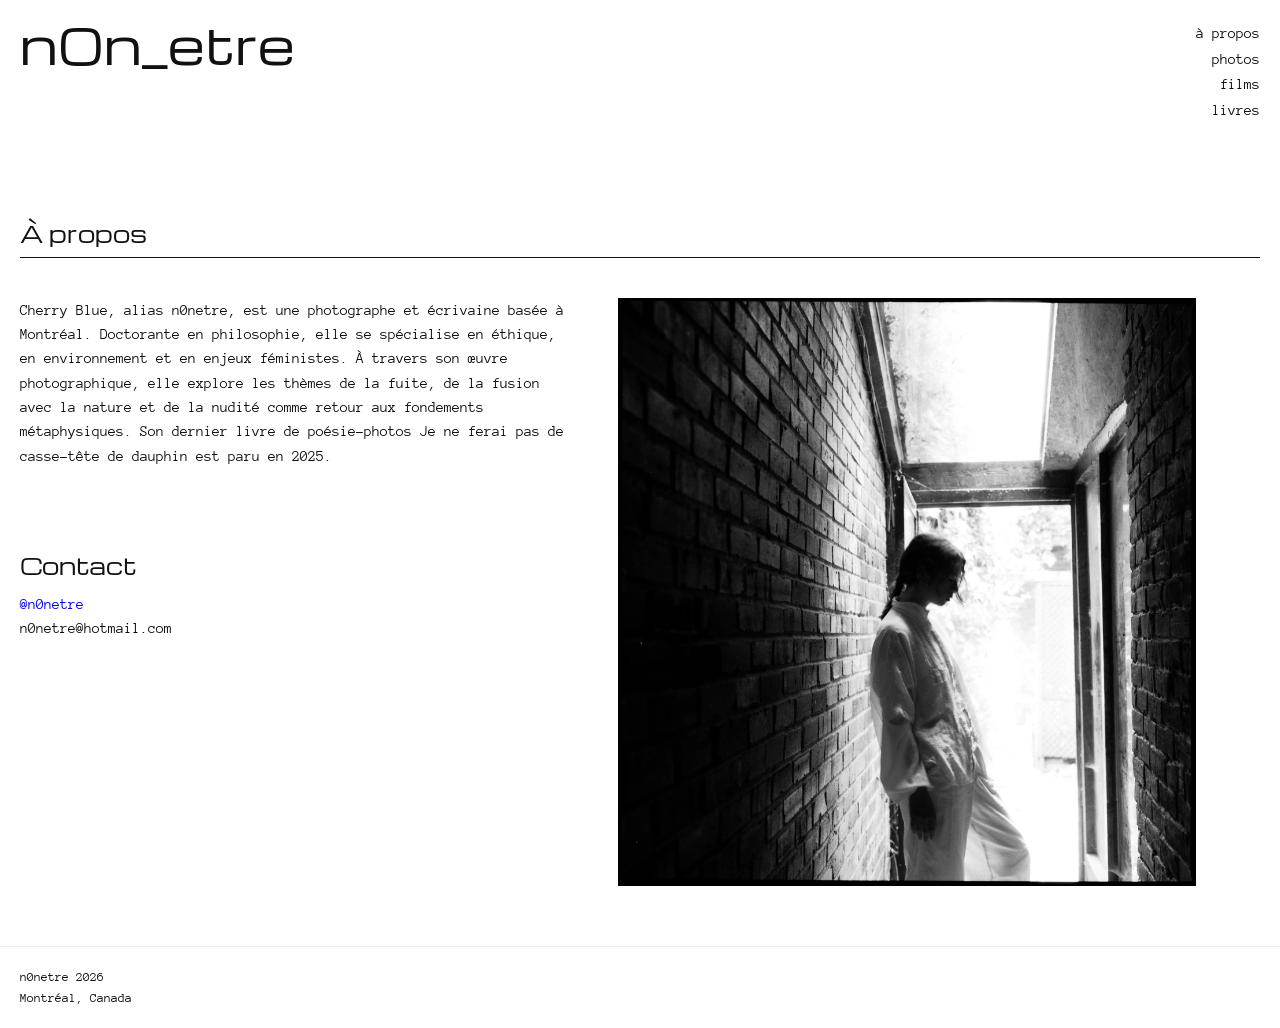
==== apropos.html @ d53a69ad "Clean up line breaks in apropos.html Removed unnecessary line breaks in the contact section." ====
<!DOCTYPE html>
<html lang="fr">
<head>
  <meta charset="UTF-8">
  <meta name="viewport" content="width=device-width, initial-scale=1.0">
  <title>n0n_etre — à propos</title>
  <link rel="icon" type="image/png" href="favicon_n0.png">

  <!-- Google Fonts: Michroma (titles), Archivo (menu semibold + body regular), Archivo Black (headings), Anonymous Pro -->
  <link rel="preconnect" href="https://fonts.googleapis.com">
  <link rel="preconnect" href="https://fonts.gstatic.com" crossorigin>
  <link href="https://fonts.googleapis.com/css2?family=Anonymous+Pro&family=Archivo+Black&family=Archivo:ital,wght@0,400;0,600;1,400&family=Michroma&display=swap" rel="stylesheet">

  <link rel="stylesheet" href="css/style.css">
</head>
<body>

  <div class="page-wrap">

    <header>
      <div class="logo"><a href="index.html">n0n_etre</a></div>
      <nav>
        <ul>
          <li><a href="apropos.html">à propos</a></li>
          <li><a href="photos.html">photos</a></li>
          <li><a href="films.html">films</a></li>
          <li><a href="livres.html">livres</a></li>
        </ul>
      </nav>
    </header>

    <section class="section-header">
      <h1>À propos</h1>
      <div class="section-line"></div>
    </section>

    <section class="about-layout">

      <!-- Left column: bio -->
      <div class="about-text">
        <p>
          Cherry Blue, alias n0netre, est une photographe et écrivaine basée à Montréal. Doctorante en philosophie, 
          elle se spécialise en éthique, en environnement et en enjeux féministes. À travers son œuvre photographique, 
          elle explore les thèmes de la fuite, de la fusion avec la nature et de la nudité comme retour aux fondements 
          métaphysiques. Son dernier livre de poésie-photos Je ne ferai pas de casse-tête de dauphin est paru en 2025.
        </p>
        <br>
        <h2 class="contact-title">Contact</h2>
        <p class="contact-info">
        <a href="https://www.instagram.com/n0netre_/" target="_blank" rel="noopener">@n0netre</a><br>
        n0netre@hotmail.com
</p>
      </div>

      <!-- Right column: image -->
      <div class="about-image">
        <img src="images/nonetre.jpg" alt="Portrait">
      </div>

    </section>

  </div>

  <footer>
    <div class="footer-line"></div>
    <div class="footer-content">
      <p>n0netre 2026</p>
      <p>Montréal, Canada</p>
    </div>
  </footer>

</body>
</html>
---- css/style.css ----
* {
  margin: 0;
  padding: 0;
  box-sizing: border-box;
}

html {
  height: 100%;
}

body {
  font-family: 'Anonymous Pro', monospace; 
  color: #111;
  line-height: 1.6;
  min-height: 100vh;
  display: flex;
  flex-direction: column;
}

/* ---- Global link hover effect ---- */
a {
  text-decoration: none;
}

a:hover {
  text-decoration: underline;
}

/* Wrapper that applies the 20px padding to everything except
   the hero image and the footer border line */
.page-wrap {
  padding: 0 20px;
}

/* ---- Header ---- */
header {
  display: flex;
  justify-content: space-between;
  align-items: flex-start;
  padding-top: 20px;
  padding-bottom: 40px;
}

.logo {
  font-family: 'Michroma', sans-serif;
  font-size: 3rem;
  line-height: 1;
}

.logo a {
  color: inherit;
  text-decoration: none;
}

.logo a:hover {
  text-decoration: none;
}

nav ul {
  list-style: none;
  text-align: right;
}

nav ul li {
  margin-bottom: 0;
}

nav a {
  font-family: 'Anonymous Pro', monospace; 
  font-weight: 500;
  text-decoration: none;
  color: #111;
  font-size: 0.95rem;
  line-height: 1.3;
}

nav a:hover {
  text-decoration: underline;
}

nav a.active {
  text-decoration: line-through;
}

nav a.active:hover {
  text-decoration: line-through;
}

/* ---- Hero image (full width, no padding) ---- */
.hero {
  margin-top: 10px;
}

.hero img {
  width: 100%;
  height: 420px;
  object-fit: cover;
  object-position: center 48%; /* shift crop down toward the subject */
  display: block;
}

/* ---- Bio ---- */
.bio {
  width: 45%;
  padding-top: 60px;
  paddin-bottom: 80px;
}

.bio p {
  font-family: 'Anonymous Pro', monospace;
  font-size: 1.05rem;
   line-height: 1.4;
}

/* ---- Projects ---- */
.projects {
  padding-top: 60px;
  padding-bottom: 60px;
}

.projects h2 {
  font-family: 'Michroma', sans-serif;
  font-size: 2.2rem;
  font-weight: 400;
  margin-bottom: 20px;
}

.project-grid {
  display: grid;
  grid-template-columns: repeat(4, 1fr);
  gap: 4px;
}

.project-item {
  position: relative;
  display: block;
  overflow: hidden;
}

.project-item img {
  width: 100%;
  height: 500px;
  object-fit: cover;
  display: block;
  transition: filter 0.3s ease;
}

.project-item:hover img {
  filter: invert(1);
}

.project-title {
  position: absolute;
  top: 50%;
  left: 5%;
  width: 90%;
  transform: translateY(-50%);
  font-family: 'Anonymous Pro', monospace;
  font-size: 2rem;
  color: #fff;
  text-align: center;
  pointer-events: none;
}

/* ---- Section header (e.g. "Photos" title + line + link) ---- */
.section-header {
  padding-top: 60px;
}

.section-header h1 {
  font-family: 'Michroma', sans-serif;
  font-weight: 400;
  font-size: 1.4rem;   /* smaller than the logo */
  margin: 0 0 12px 0;  /* smaller gap to the line underneath */
  line-height: 1;
}

.section-line {
  border-top: 1px solid #111;
  width: 100%;
}

.section-link {
  display: flex;
  justify-content: flex-end;
  padding: 8px 0;
}

.section-link a,
.section-link a:visited {
  font-family: 'Anonymous Pro', monospace;
  font-weight: 600;
  font-size: 1rem;
  color: #111;
  text-decoration: none;
}

.section-link a:hover {
  text-decoration: underline;
}

/* ---- Gallery ----
   Each image keeps its own natural width/height ratio.
   Row height is fixed; width is automatic based on that ratio,
   so images line up in a row without being cropped or stretched. */
.gallery {
  display: flex;
  flex-direction: column;
  gap: 4px;
  padding-top: 20px;
  padding-bottom: 60px;
}

.gallery-row {
  display: flex;
  gap: 4px;
  width: 100%;
}

.gallery-row img {
  flex: 1 1 auto;
  height: 100%;
  width: auto;
  object-fit: cover;
  display: block;
}

.landscape-row {
  height: 500px;
}

.portrait-row {
  height: 600px;
}

/* ---- Commissions layout ---- */
.commissions-layout {
  display: flex;
  gap: 40px;
  align-items: flex-start;
  padding-top: 40px;
  padding-bottom: 60px;
}

/* ---- Left column: name list ---- */
.commissions-list {
  flex: 0 0 38%;
  display: flex;
  flex-direction: column;
  gap: 36px;
}

.commission-item {
  background: none;
  border: none;
  padding: 0;
  margin: 0;
  text-align: left;
  cursor: pointer;
  font: inherit;
  color: inherit;
}

.commission-item h3 {
  font-family: 'Archivo Black', sans-serif;
  font-size: 1.1rem;
  font-weight: 400;
  margin-bottom: 6px;
}

.commission-item p {
  font-family: 'Archivo', sans-serif;
  font-weight: 400;
  font-size: 0.95rem;
  line-height: 1.5;
}

.commission-item p em {
  font-style: italic;
}

.commission-item.is-active h3 {
  text-decoration: underline;
}

/* ---- Right column: carousel ---- */
.commissions-carousel {
  flex: 0 0 60%;
  position: sticky;
  top: 20px;
  opacity: 0;
  visibility: hidden;
  transition: opacity 0.25s ease;
}

.commissions-carousel.is-visible {
  opacity: 1;
  visibility: visible;
}

.carousel-viewport {
  position: relative;
  width: 100%;
  height: calc(100vh - 160px); /* fits on screen without scrolling */
  display: flex;
  align-items: center;
  justify-content: center;
  overflow: hidden;
}

.carousel-viewport img {
  max-width: 100%;
  max-height: 100%;
  width: auto;
  height: auto;
  display: block;
  object-fit: contain;
}

.carousel-arrow {
  position: absolute;
  top: 50%;
  transform: translateY(-50%);
  background: none;
  border: none;
  font-size: 2.5rem;
  line-height: 1;
  color: #111;
  cursor: pointer;
  padding: 8px 12px;
  z-index: 2;
}

.carousel-arrow.prev {
  left: 0;
}

.carousel-arrow.next {
  right: 0;
}

.carousel-arrow:hover {
  opacity: 0.6;
}

@media (max-width: 900px) {
  .commissions-layout {
    flex-direction: column;
  }

  .commissions-list,
  .commissions-carousel {
    flex: 1 1 100%;
  }

  .commissions-carousel {
    position: static;
  }

  .carousel-viewport {
    height: 60vh;
  }
}

/* ---- Films page ---- */
.film-info {
  padding-top: 40px;
  width: 45%;
  margin: 0 auto;
  text-align: center;
}

.film-info h2 {
  font-family: 'Archivo Black', Arial, sans-serif;
  font-weight: 400;
  font-size: 1.1rem;
  margin: 0 0 4px 0;
}

.film-info .film-type {
  font-family: 'Archivo', Arial, sans-serif;
  font-weight: 400;
  font-style: italic;
  font-size: 0.95rem;
  margin: 0 0 20px 0;
}

.film-info .film-description {
  font-family: 'Archivo', Arial, sans-serif;
  font-weight: 400;
  font-style: normal;
  font-size: 0.95rem;
  line-height: 1.6;
  margin: 0;
}

/* Full-width video, no side padding, sitting right under the text block */
.film-video {
  width: 100%;
  padding-top: 40px;
  padding-bottom: 60px;
}

.film-video .film-video-frame {
  position: relative;
  width: 100%;
  height: 0;
  padding-top: 56.25%; /* 16:9 aspect ratio */
  overflow: hidden;
}

.film-video .film-video-frame iframe {
  position: absolute;
  top: 0;
  left: 0;
  width: 100% !important;
  height: 100% !important;
  display: block;
  border: none;
}

/* ---- Livres page ---- */
.book-row {
  display: flex;
  gap: 40px;
  align-items: flex-start;
  padding-top: 50px;
  padding-bottom: 50px;
}

.book-info {
  flex: 0 0 32%;
}

.book-title {
  font-family: 'Archivo Black', Arial, sans-serif;
  font-style: italic;
  font-size: 1rem;
  line-height: 1.4;
  margin: 0 0 14px 0;
}

.book-type {
  font-family: 'Archivo', Arial, sans-serif;
  font-weight: 400;
  font-style: normal;
  font-size: 0.9rem;
  margin: 0 0 20px 0;
}

.book-meta {
  font-family: 'Archivo', Arial, sans-serif;
  font-weight: 400;
  font-size: 0.9rem;
  line-height: 1.5;
  margin: 0 0 20px 0;
}

.book-availability {
  font-family: 'Archivo', Arial, sans-serif;
  font-weight: 400;
  font-size: 0.85rem;
  line-height: 1.5;
  color: #777;
  margin: 0;
}

.book-availability a {
  color: #4a4a9c;
  text-decoration: underline;
  word-break: break-word;
}

.book-gallery {
  flex: 1;
  display: grid;
  grid-template-columns: repeat(3, 1fr);
  grid-template-rows: repeat(2, 1fr);
  gap: 4px;
}

.book-gallery img {
  width: 100%;
  height: 220px;
  object-fit: cover;
  display: block;
}

@media (max-width: 900px) {
  .book-row {
    flex-direction: column;
  }

  .book-info,
  .book-gallery {
    flex: 1 1 100%;
  }

  .book-gallery img {
    height: 160px;
  }
}

/* ---- À propos page ---- */
.about-layout {
  display: flex;
  gap: 40px;
  align-items: flex-start;
  padding-top: 40px;
  padding-bottom: 60px;
}

.about-text {
  flex: 0 0 45%;
}

.about-text p {
  font-size: 0.95rem;
  line-height: 1.6;
  margin-bottom: 20px;
}

.contact-title {
  font-family: 'Michroma', sans-serif;
  font-weight: 400;
  font-size: 1.4rem;
  line-height: 1;
  margin: 40px 0 16px 0;
}

.about-image {
  flex: 1;
}

.about-image img {
  width: 90%;
  height: auto;
  display: block;
}

@media (max-width: 900px) {
  .about-layout {
    flex-direction: column;
  }

  .about-text,
  .about-image {
    flex: 1 1 100%;
  }
}

/* ---- Footer ---- */
footer {
  margin-top: auto;
}

.footer-line {
  border-top: 1px solid #eee;
  width: 100%;
}

.footer-content {
  padding: 20px;
  font-family: 'Anonymous Pro', monospace; 
  font-size: 0.8rem;
}

/* ---- Lightbox ---- */
.lightbox {
  position: fixed;
  inset: 0;
  background: rgba(0, 0, 0, 0.9);
  display: flex;
  align-items: center;
  justify-content: center;
  opacity: 0;
  visibility: hidden;
  transition: opacity 0.25s ease;
  z-index: 1000;
}

.lightbox.is-open {
  opacity: 1;
  visibility: visible;
}

.lightbox-image {
  max-width: 92%;
  max-height: 88vh;
  width: auto;
  height: auto;
  object-fit: contain;
  display: block;
}

.lightbox-close {
  position: absolute;
  top: 24px;
  right: 32px;
  background: none;
  border: none;
  color: #fff;
  font-size: 2.5rem;
  line-height: 1;
  cursor: pointer;
}

.lightbox-arrow {
  position: absolute;
  top: 50%;
  transform: translateY(-50%);
  background: none;
  border: none;
  color: #fff;
  font-size: 3rem;
  line-height: 1;
  cursor: pointer;
  padding: 12px 20px;
}

.lightbox-prev {
  left: 10px;
}

.lightbox-next {
  right: 10px;
}

.lightbox-close:hover,
.lightbox-arrow:hover {
  opacity: 0.6;
}

/* ---- Responsive ---- */
@media (max-width: 700px) {
  header {
    flex-direction: column;
    align-items: flex-start;
    gap: 16px;
  }

  nav ul {
    text-align: left;
  }

  .project-grid {
    grid-template-columns: 1fr;
  }

  .landscape-row {
  height: 200px;
}

.portrait-row {
  height: 320px;
}

  .film-info {
    width: 100%;
  }

  .bio {
    width: 100%;
  }
}
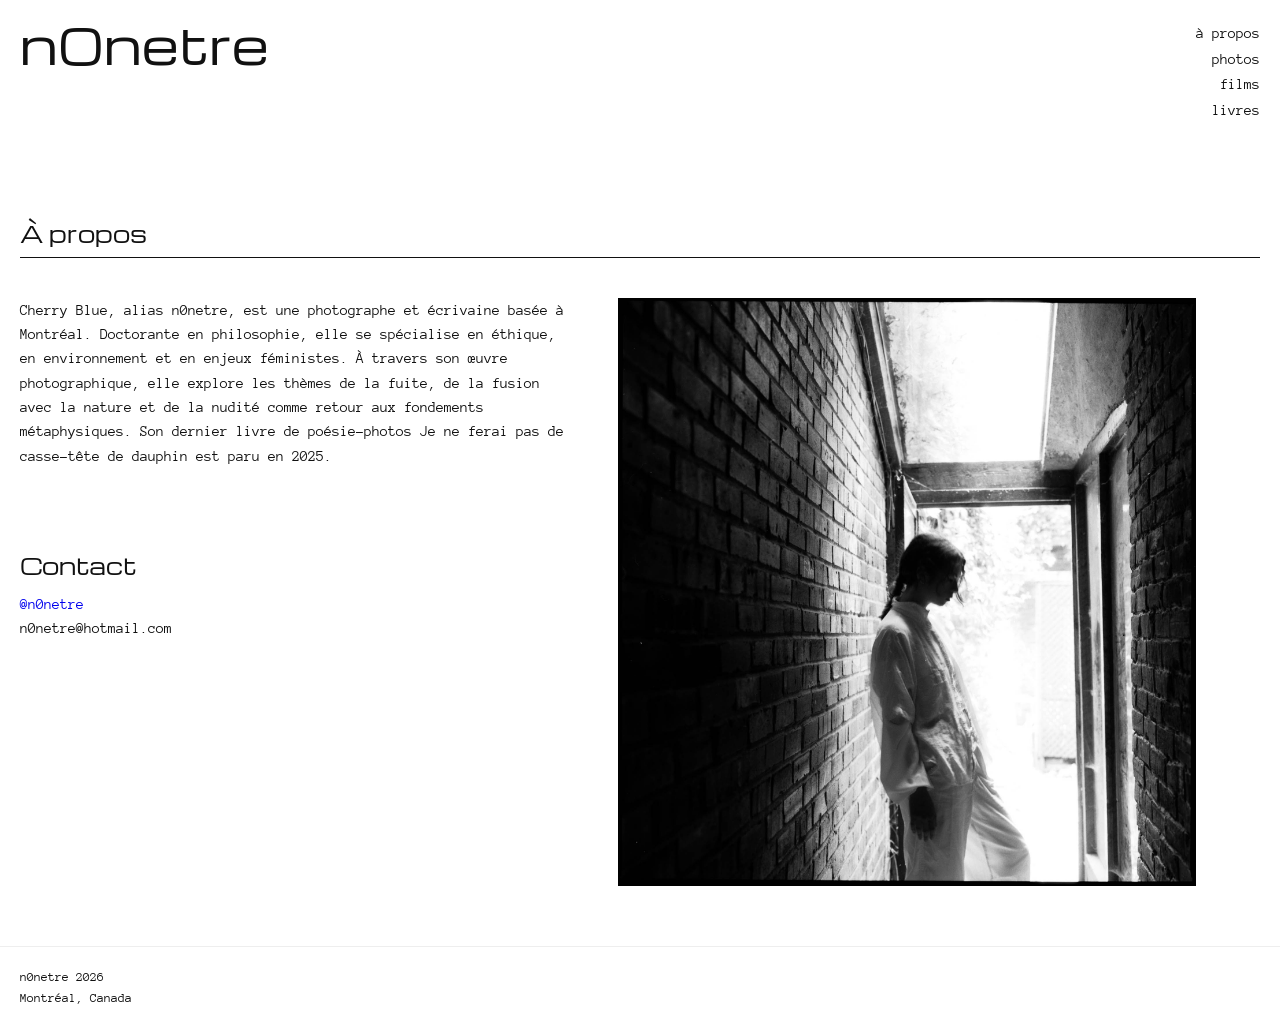
==== commit 892367ba: "Fix title and logo name in apropos.html" ====
--- a/apropos.html
+++ b/apropos.html
@@ -3,7 +3,7 @@
 <head>
   <meta charset="UTF-8">
   <meta name="viewport" content="width=device-width, initial-scale=1.0">
-  <title>n0n_etre — à propos</title>
+  <title>n0netre — à propos</title>
   <link rel="icon" type="image/png" href="favicon_n0.png">
 
   <!-- Google Fonts: Michroma (titles), Archivo (menu semibold + body regular), Archivo Black (headings), Anonymous Pro -->
@@ -18,7 +18,7 @@
   <div class="page-wrap">
 
     <header>
-      <div class="logo"><a href="index.html">n0n_etre</a></div>
+      <div class="logo"><a href="index.html">n0netre</a></div>
       <nav>
         <ul>
           <li><a href="apropos.html">à propos</a></li>
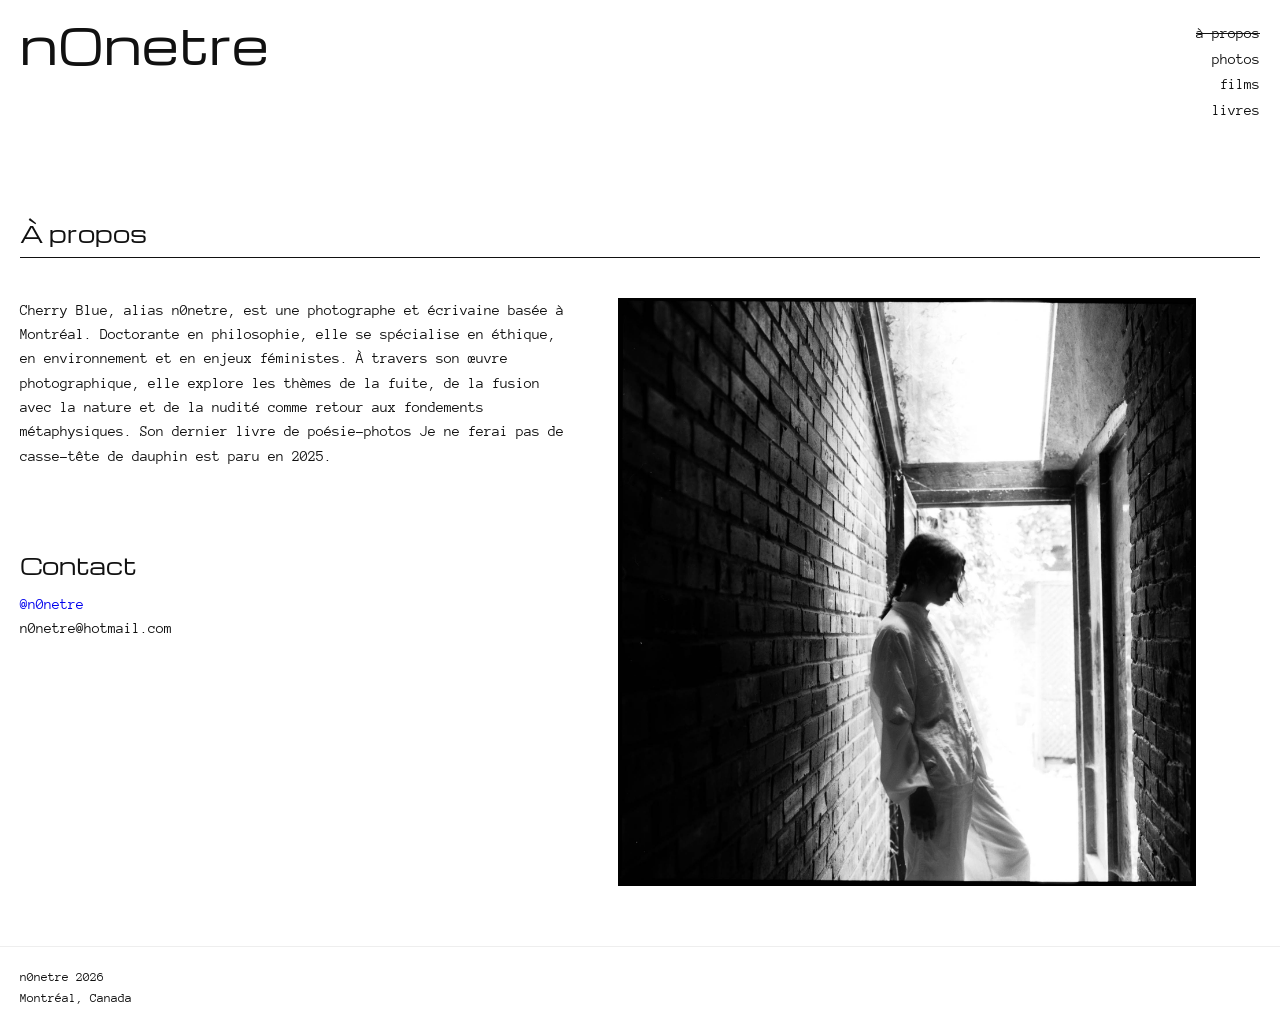
==== commit e168c201: "Update favicon and set active class for menu item" ====
--- a/apropos.html
+++ b/apropos.html
@@ -4,7 +4,7 @@
   <meta charset="UTF-8">
   <meta name="viewport" content="width=device-width, initial-scale=1.0">
   <title>n0netre — à propos</title>
-  <link rel="icon" type="image/png" href="favicon_n0.png">
+  <link rel="icon" type="image/png" href="favicon.png">
 
   <!-- Google Fonts: Michroma (titles), Archivo (menu semibold + body regular), Archivo Black (headings), Anonymous Pro -->
   <link rel="preconnect" href="https://fonts.googleapis.com">
@@ -21,7 +21,7 @@
       <div class="logo"><a href="index.html">n0netre</a></div>
       <nav>
         <ul>
-          <li><a href="apropos.html">à propos</a></li>
+          <li><a href="apropos.html" class="active">à propos</a></li>
           <li><a href="photos.html">photos</a></li>
           <li><a href="films.html">films</a></li>
           <li><a href="livres.html">livres</a></li>
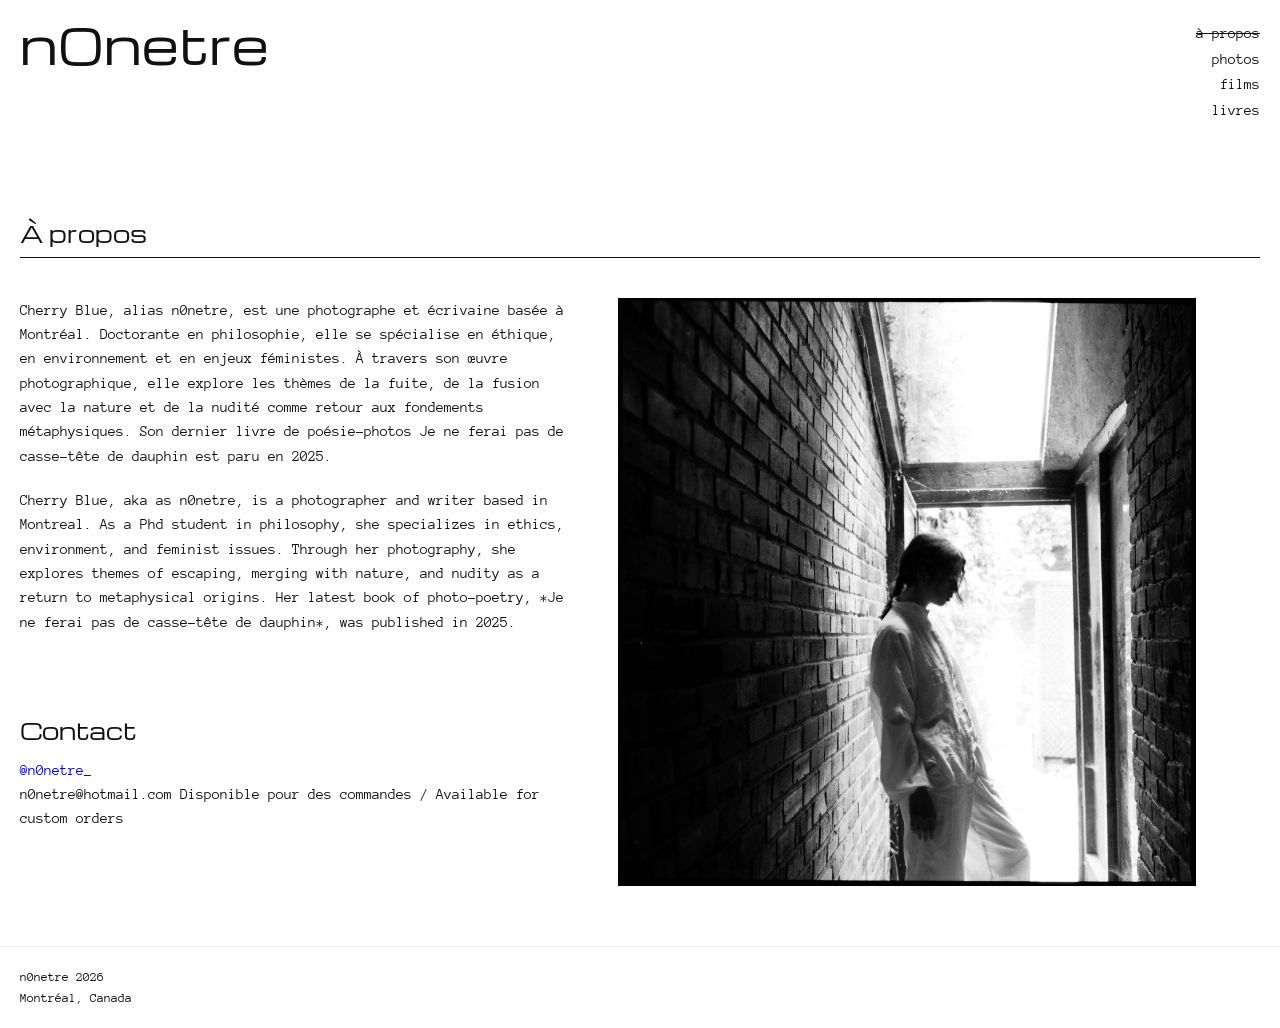
==== commit 6c17176e: "Update biography and contact information for n0netre" ====
--- a/apropos.html
+++ b/apropos.html
@@ -44,11 +44,19 @@
           elle explore les thèmes de la fuite, de la fusion avec la nature et de la nudité comme retour aux fondements 
           métaphysiques. Son dernier livre de poésie-photos Je ne ferai pas de casse-tête de dauphin est paru en 2025.
         </p>
+        <p>
+          Cherry Blue, aka as n0netre, is a photographer and writer based in Montreal. 
+          As a Phd student in philosophy, she specializes in ethics, environment, and feminist issues. 
+          Through her photography, she explores themes of escaping, merging with nature, and nudity 
+          as a return to metaphysical origins. Her latest book of photo-poetry, *Je ne ferai pas de 
+          casse-tête de dauphin*, was published in 2025.
+        </p>
         <br>
         <h2 class="contact-title">Contact</h2>
         <p class="contact-info">
-        <a href="https://www.instagram.com/n0netre_/" target="_blank" rel="noopener">@n0netre</a><br>
+        <a href="https://www.instagram.com/n0netre_/" target="_blank" rel="noopener">@n0netre_</a><br>
         n0netre@hotmail.com
+        Disponible pour des commandes / Available for custom orders
 </p>
       </div>
 
--- a/css/style.css
+++ b/css/style.css
@@ -189,7 +189,7 @@
 .section-link a,
 .section-link a:visited {
   font-family: 'Anonymous Pro', monospace;
-  font-weight: 600;
+  font-weight: 400;
   font-size: 1rem;
   color: #111;
   text-decoration: none;
@@ -197,6 +197,21 @@
 
 .section-link a:hover {
   text-decoration: underline;
+}
+
+.section-title-row {
+  display: flex;
+  justify-content: space-between;
+  align-items: baseline;
+  margin-bottom: 5px;
+}
+
+.section-header .section-title-row h1 {
+  margin-bottom: 0;
+}
+
+.section-title-row .section-link {
+  padding: 0;
 }
 
 /* ---- Gallery ----
@@ -279,8 +294,9 @@
   font-style: italic;
 }
 
+.commission-item:hover h3,
 .commission-item.is-active h3 {
-  text-decoration: underline;
+  color: #d10000;
 }
 
 /* ---- Right column: carousel ---- */
@@ -371,14 +387,14 @@
 }
 
 .film-info h2 {
-  font-family: 'Archivo Black', Arial, sans-serif;
-  font-weight: 400;
+  font-family: 'Anonymous Pro', monospace;;
+  font-weight: 700;
   font-size: 1.1rem;
   margin: 0 0 4px 0;
 }
 
 .film-info .film-type {
-  font-family: 'Archivo', Arial, sans-serif;
+  font-family: 'Anonymous Pro', monospace;;
   font-weight: 400;
   font-style: italic;
   font-size: 0.95rem;
@@ -386,7 +402,7 @@
 }
 
 .film-info .film-description {
-  font-family: 'Archivo', Arial, sans-serif;
+  font-family: 'Anonymous Pro', monospace;;
   font-weight: 400;
   font-style: normal;
   font-size: 0.95rem;
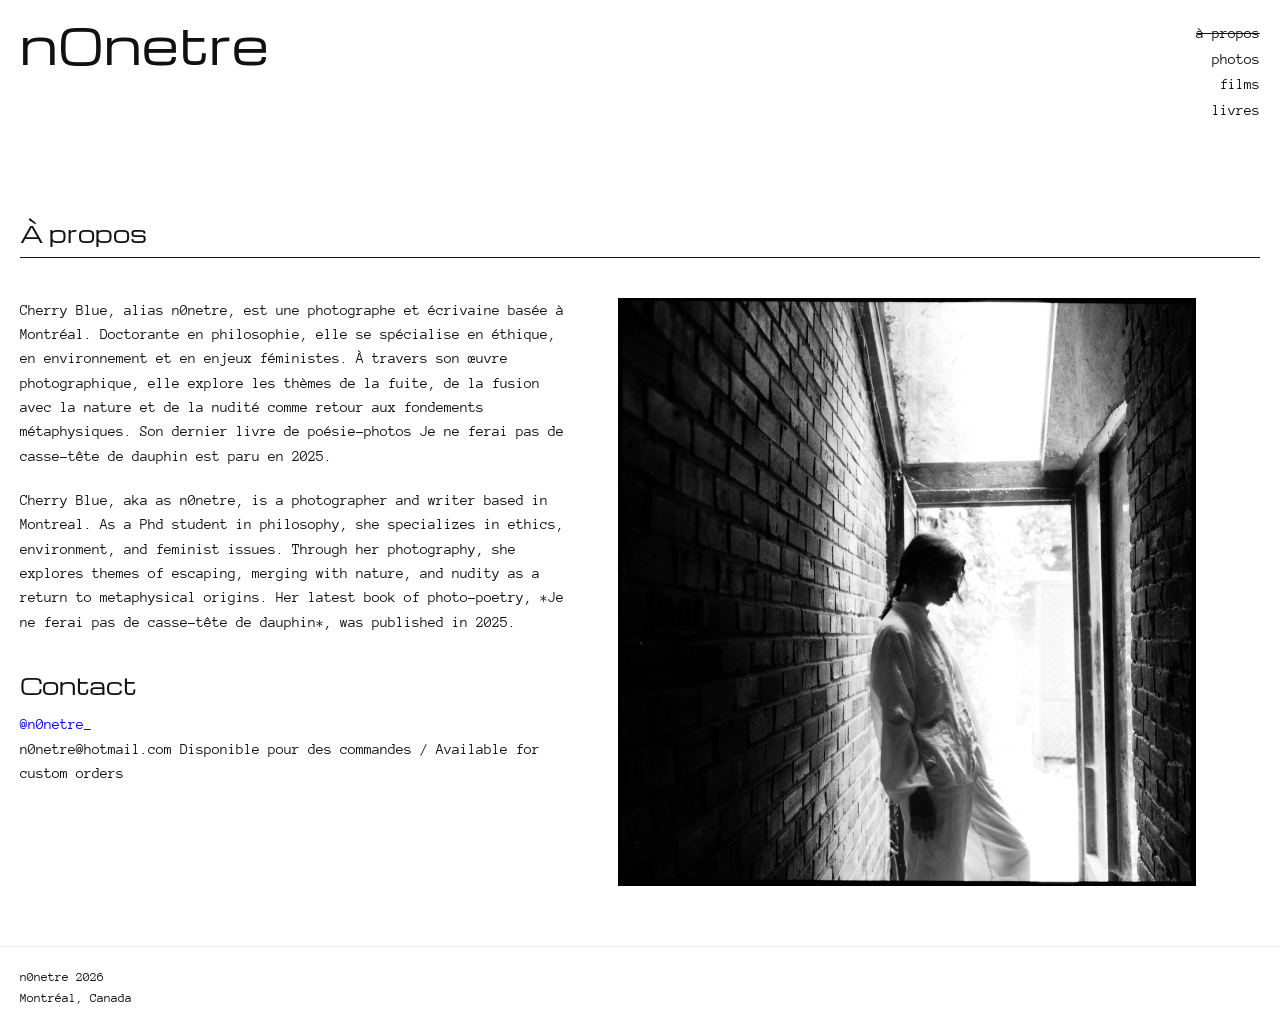
==== commit d8bdba68: "Remove unnecessary line break in apropos.html" ====
--- a/apropos.html
+++ b/apropos.html
@@ -51,7 +51,7 @@
           as a return to metaphysical origins. Her latest book of photo-poetry, *Je ne ferai pas de 
           casse-tête de dauphin*, was published in 2025.
         </p>
-        <br>
+        
         <h2 class="contact-title">Contact</h2>
         <p class="contact-info">
         <a href="https://www.instagram.com/n0netre_/" target="_blank" rel="noopener">@n0netre_</a><br>
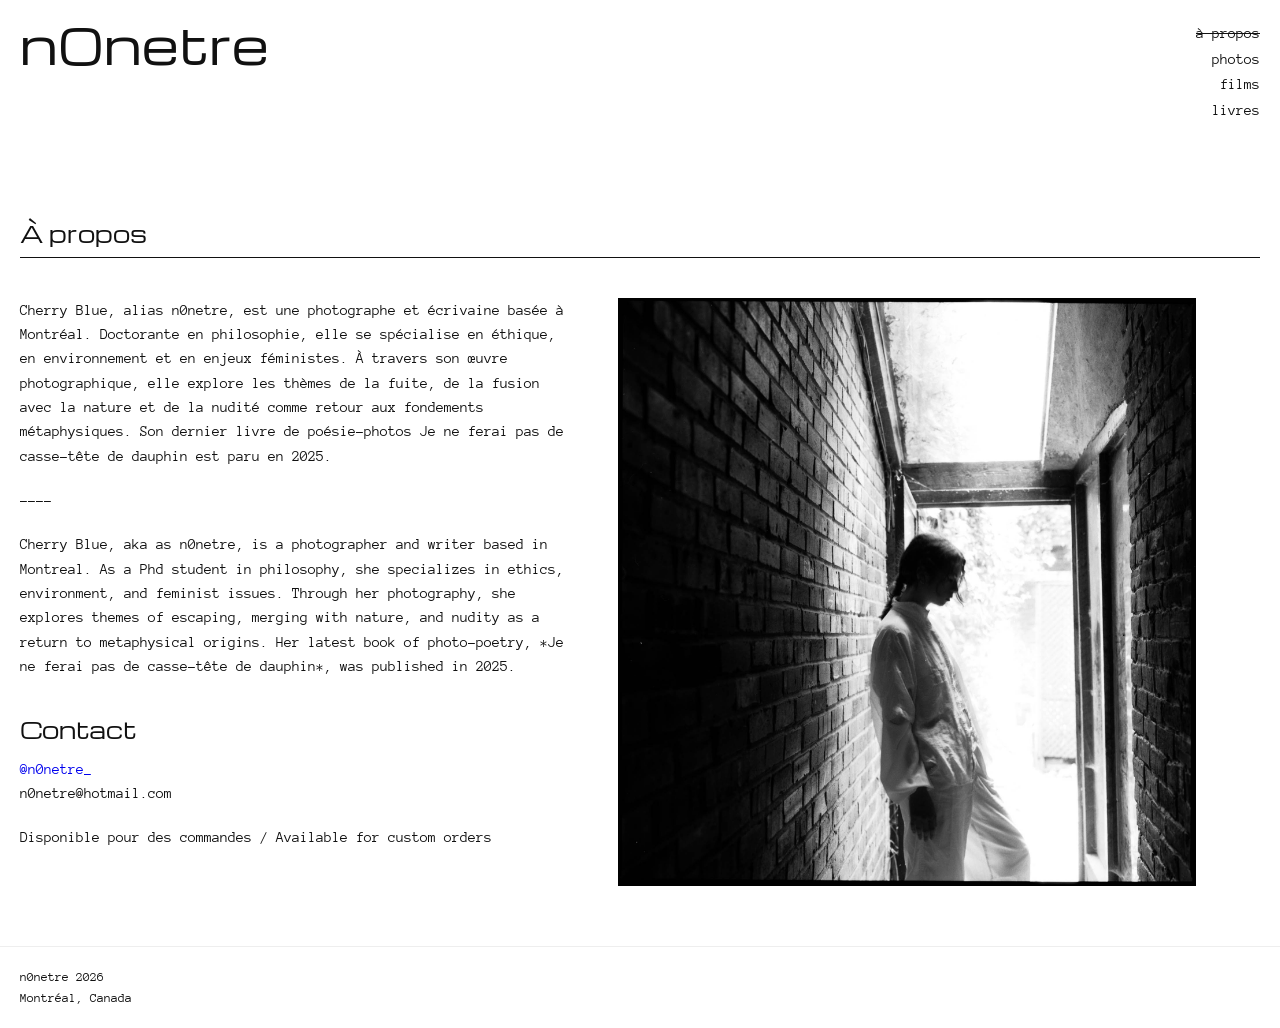
==== commit bd478ef8: "Fix HTML structure and add missing paragraph tags" ====
--- a/apropos.html
+++ b/apropos.html
@@ -44,6 +44,7 @@
           elle explore les thèmes de la fuite, de la fusion avec la nature et de la nudité comme retour aux fondements 
           métaphysiques. Son dernier livre de poésie-photos Je ne ferai pas de casse-tête de dauphin est paru en 2025.
         </p>
+        <p>----</p>
         <p>
           Cherry Blue, aka as n0netre, is a photographer and writer based in Montreal. 
           As a Phd student in philosophy, she specializes in ethics, environment, and feminist issues. 
@@ -56,7 +57,7 @@
         <p class="contact-info">
         <a href="https://www.instagram.com/n0netre_/" target="_blank" rel="noopener">@n0netre_</a><br>
         n0netre@hotmail.com
-        Disponible pour des commandes / Available for custom orders
+        <p>Disponible pour des commandes / Available for custom orders</p>
 </p>
       </div>
 
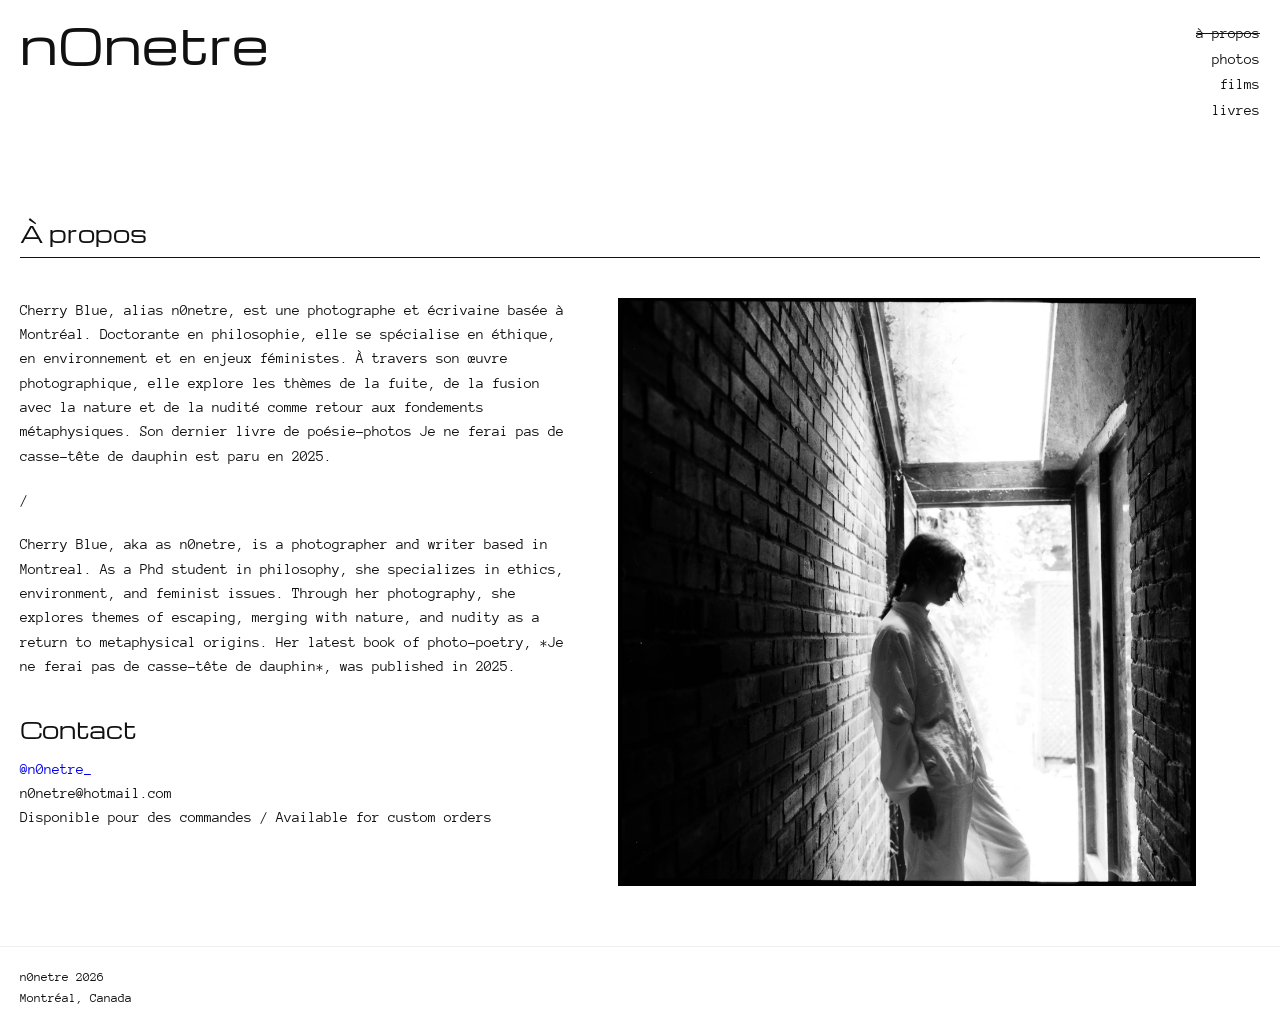
==== commit 174a76c3: "Fix HTML formatting and update contact information" ====
--- a/apropos.html
+++ b/apropos.html
@@ -44,7 +44,7 @@
           elle explore les thèmes de la fuite, de la fusion avec la nature et de la nudité comme retour aux fondements 
           métaphysiques. Son dernier livre de poésie-photos Je ne ferai pas de casse-tête de dauphin est paru en 2025.
         </p>
-        <p>----</p>
+        <p>/</p>
         <p>
           Cherry Blue, aka as n0netre, is a photographer and writer based in Montreal. 
           As a Phd student in philosophy, she specializes in ethics, environment, and feminist issues. 
@@ -57,7 +57,8 @@
         <p class="contact-info">
         <a href="https://www.instagram.com/n0netre_/" target="_blank" rel="noopener">@n0netre_</a><br>
         n0netre@hotmail.com
-        <p>Disponible pour des commandes / Available for custom orders</p>
+        <br>
+        Disponible pour des commandes / Available for custom orders
 </p>
       </div>
 
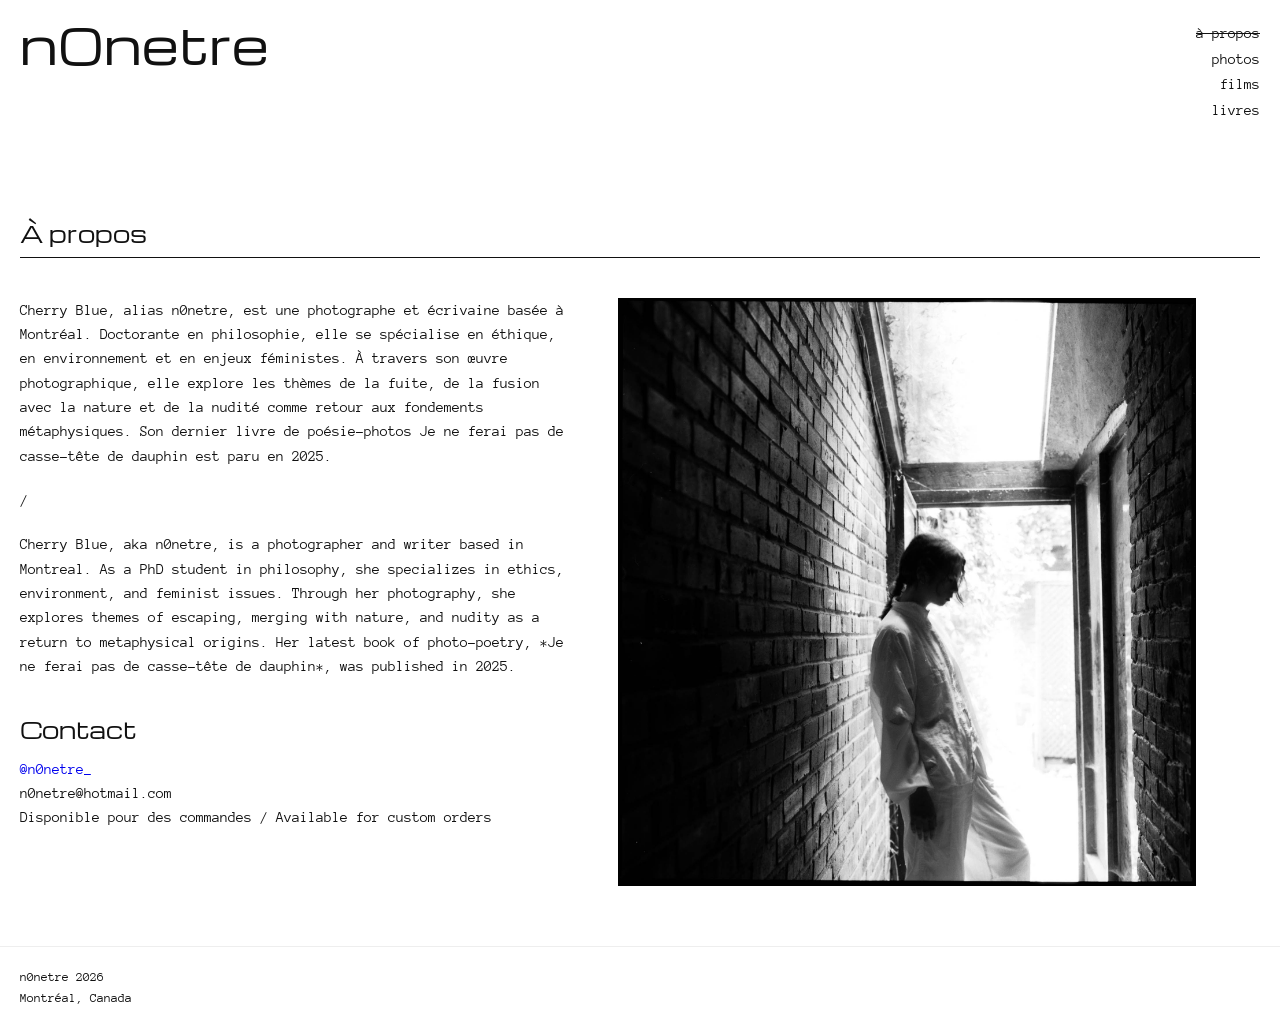
==== commit 6b964799: "Fix typos in author description Corrected spelling of 'Phd' to 'PhD' and removed extra 'as' in the i" ====
--- a/apropos.html
+++ b/apropos.html
@@ -46,8 +46,8 @@
         </p>
         <p>/</p>
         <p>
-          Cherry Blue, aka as n0netre, is a photographer and writer based in Montreal. 
-          As a Phd student in philosophy, she specializes in ethics, environment, and feminist issues. 
+          Cherry Blue, aka n0netre, is a photographer and writer based in Montreal. 
+          As a PhD student in philosophy, she specializes in ethics, environment, and feminist issues. 
           Through her photography, she explores themes of escaping, merging with nature, and nudity 
           as a return to metaphysical origins. Her latest book of photo-poetry, *Je ne ferai pas de 
           casse-tête de dauphin*, was published in 2025.
